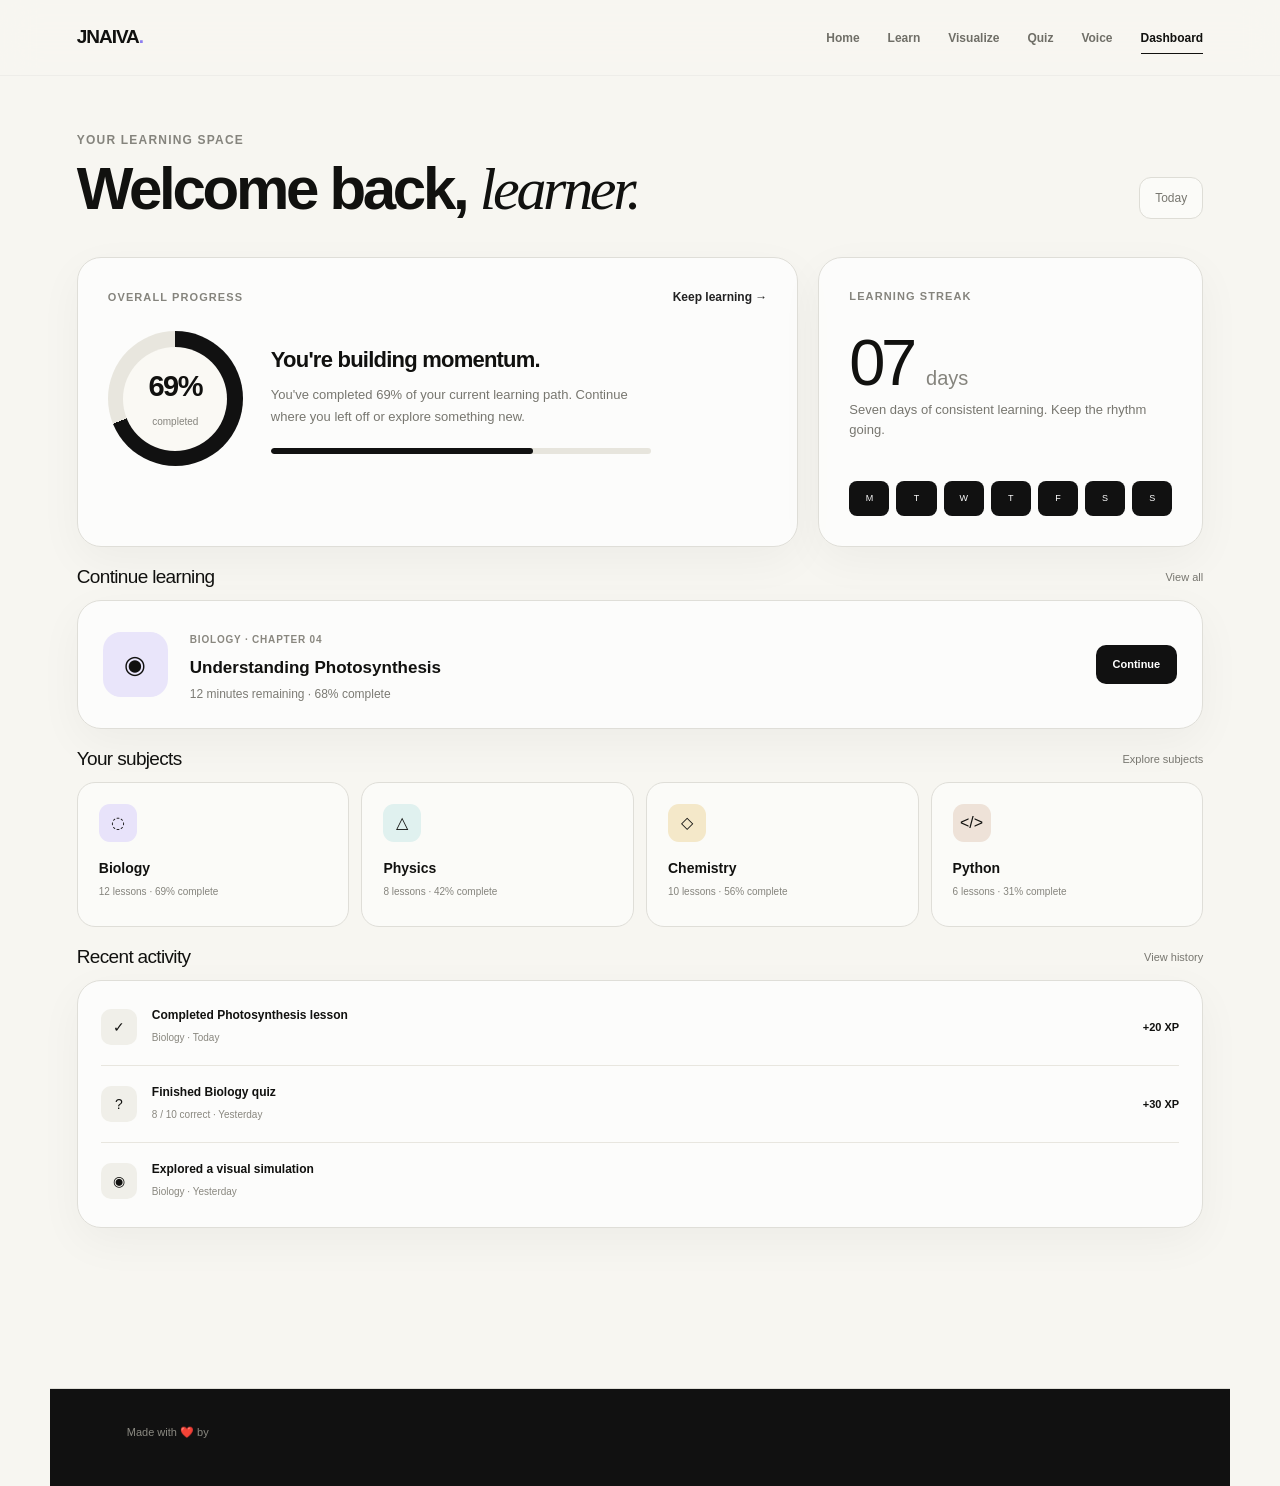
==== frontend/dashboard.html @ d4649691 "Initial project setup" ====
<!DOCTYPE html>
<html lang="en">
<head>
    <meta charset="UTF-8">
    <meta name="viewport" content="width=device-width, initial-scale=1.0">

    <title>Dashboard — JNAIVA</title>

    <link rel="stylesheet" href="style.css">

    <style>
        /* =========================================
           JNAIVA DASHBOARD
        ========================================= */

        .dashboard-page {
            min-height: calc(100vh - 80px);
            padding: 55px 6% 90px;
        }

        .dashboard-container {
            max-width: 1180px;
            margin: auto;
        }

        /* HEADER */

        .dashboard-heading {
            display: flex;
            align-items: flex-end;
            justify-content: space-between;
            gap: 30px;
            margin-bottom: 38px;
        }

        .dashboard-heading small {
            display: block;
            margin-bottom: 10px;
            color: #85847d;
            font-size: 12px;
            font-weight: 800;
            text-transform: uppercase;
            letter-spacing: .1em;
        }

        .dashboard-heading h1 {
            margin: 0;
            font-size: clamp(38px, 5vw, 60px);
            line-height: 1;
            letter-spacing: -.055em;
        }

        .dashboard-heading h1 em {
            font-family: "Playfair Display", serif;
            font-weight: 500;
        }

        .dashboard-date {
            padding: 11px 15px;
            border: 1px solid #deddd6;
            border-radius: 12px;
            background: rgba(255,255,255,.55);
            font-size: 12px;
            color: #77766f;
            white-space: nowrap;
        }

        /* GRID */

        .dashboard-grid {
            display: grid;
            grid-template-columns: 1.5fr .8fr;
            gap: 20px;
        }

        .dashboard-card {
            background: rgba(255,255,255,.7);
            border: 1px solid #dfded8;
            border-radius: 24px;
            box-shadow: 0 14px 45px rgba(0,0,0,.045);
        }

        /* PROGRESS */

        .progress-card {
            padding: 30px;
            min-height: 290px;
        }

        .card-top {
            display: flex;
            justify-content: space-between;
            align-items: center;
            margin-bottom: 25px;
        }

        .card-label {
            font-size: 11px;
            font-weight: 800;
            text-transform: uppercase;
            letter-spacing: .1em;
            color: #85847d;
        }

        .card-link {
            color: #222;
            text-decoration: none;
            font-size: 12px;
            font-weight: 700;
        }

        .learning-progress {
            display: flex;
            align-items: center;
            gap: 28px;
        }

        .progress-circle {
            width: 135px;
            height: 135px;
            flex-shrink: 0;
            border-radius: 50%;
            background:
                conic-gradient(
                    #111 0deg 248deg,
                    #e8e6de 248deg 360deg
                );
            display: grid;
            place-items: center;
            position: relative;
        }

        .progress-circle::before {
            content: "";
            position: absolute;
            width: 104px;
            height: 104px;
            border-radius: 50%;
            background: #faf9f4;
        }

        .progress-value {
            position: relative;
            z-index: 1;
            text-align: center;
        }

        .progress-value strong {
            display: block;
            font-size: 29px;
            letter-spacing: -.05em;
        }

        .progress-value span {
            font-size: 10px;
            color: #85847d;
        }

        .progress-copy h2 {
            margin: 0 0 8px;
            font-size: 22px;
            letter-spacing: -.035em;
        }

        .progress-copy p {
            margin: 0;
            max-width: 380px;
            color: #77766f;
            font-size: 13px;
            line-height: 1.7;
        }

        .progress-line {
            height: 6px;
            margin-top: 20px;
            background: #e7e5dd;
            border-radius: 20px;
            overflow: hidden;
        }

        .progress-line span {
            display: block;
            width: 69%;
            height: 100%;
            background: #111;
            border-radius: inherit;
        }

        /* STREAK */

        .streak-card {
            padding: 30px;
            min-height: 290px;
            display: flex;
            flex-direction: column;
        }

        .streak-number {
            font-size: 65px;
            line-height: 1;
            letter-spacing: -.07em;
            margin: 25px 0 5px;
        }

        .streak-number span {
            font-size: 20px;
            letter-spacing: 0;
            color: #85847d;
        }

        .streak-text {
            color: #77766f;
            font-size: 13px;
            line-height: 1.6;
        }

        .streak-days {
            display: flex;
            gap: 7px;
            margin-top: auto;
        }

        .day {
            flex: 1;
            height: 35px;
            border-radius: 8px;
            background: #e8e6de;
            display: grid;
            place-items: center;
            font-size: 9px;
            color: #88877f;
        }

        .day.done {
            background: #111;
            color: white;
        }

        /* SECTION */

        .dashboard-section {
            margin-top: 20px;
        }

        .section-heading {
            display: flex;
            align-items: center;
            justify-content: space-between;
            margin-bottom: 13px;
        }

        .section-heading h2 {
            margin: 0;
            font-size: 19px;
            letter-spacing: -.035em;
        }

        .section-heading a {
            color: #77766f;
            font-size: 11px;
            text-decoration: none;
        }

        /* CONTINUE */

        .continue-card {
            padding: 25px;
            display: flex;
            align-items: center;
            gap: 22px;
        }

        .continue-icon {
            width: 65px;
            height: 65px;
            flex-shrink: 0;
            border-radius: 18px;
            display: grid;
            place-items: center;
            background: #e9e5fa;
            font-size: 25px;
        }

        .continue-content {
            flex: 1;
        }

        .continue-content small {
            color: #89877f;
            font-size: 10px;
            text-transform: uppercase;
            letter-spacing: .08em;
            font-weight: 800;
        }

        .continue-content h3 {
            margin: 5px 0;
            font-size: 17px;
        }

        .continue-content p {
            margin: 0;
            color: #7c7b74;
            font-size: 12px;
        }

        .continue-button {
            padding: 11px 17px;
            border-radius: 10px;
            background: #111;
            color: white;
            text-decoration: none;
            font-size: 11px;
            font-weight: 700;
            white-space: nowrap;
        }

        /* SUBJECTS */

        .subjects-grid {
            display: grid;
            grid-template-columns: repeat(4, 1fr);
            gap: 12px;
        }

        .subject-card {
            padding: 21px;
            min-height: 145px;
            border: 1px solid #dfded8;
            border-radius: 18px;
            background: rgba(255,255,255,.55);
            transition: .25s ease;
            cursor: pointer;
        }

        .subject-card:hover {
            transform: translateY(-3px);
            border-color: #aaa89f;
            box-shadow: 0 12px 30px rgba(0,0,0,.06);
        }

        .subject-icon {
            width: 38px;
            height: 38px;
            display: grid;
            place-items: center;
            border-radius: 11px;
            margin-bottom: 16px;
            font-size: 16px;
        }

        .subject-card:nth-child(1) .subject-icon {
            background: #e8e3fa;
        }

        .subject-card:nth-child(2) .subject-icon {
            background: #e0f1ef;
        }

        .subject-card:nth-child(3) .subject-icon {
            background: #f4e8c9;
        }

        .subject-card:nth-child(4) .subject-icon {
            background: #eee2d8;
        }

        .subject-card h3 {
            margin: 0 0 5px;
            font-size: 14px;
        }

        .subject-card p {
            margin: 0;
            color: #85847d;
            font-size: 10px;
        }

        /* ACTIVITY */

        .activity-card {
            padding: 8px 23px;
        }

        .activity-row {
            display: flex;
            align-items: center;
            gap: 15px;
            padding: 17px 0;
            border-bottom: 1px solid #e8e6df;
        }

        .activity-row:last-child {
            border-bottom: none;
        }

        .activity-icon {
            width: 36px;
            height: 36px;
            border-radius: 10px;
            background: #f0efe9;
            display: grid;
            place-items: center;
            font-size: 14px;
        }

        .activity-info {
            flex: 1;
        }

        .activity-info strong {
            display: block;
            font-size: 12px;
        }

        .activity-info span {
            color: #89877f;
            font-size: 10px;
        }

        .activity-score {
            font-size: 11px;
            font-weight: 800;
        }

        /* RECOMMENDATIONS */

        .recommendations {
            display: grid;
            grid-template-columns: repeat(3, 1fr);
            gap: 12px;
        }

        .recommend-card {
            padding: 22px;
            min-height: 160px;
            border: 1px solid #dfded8;
            border-radius: 18px;
            background: #fffef9;
        }

        .recommend-tag {
            display: inline-block;
            padding: 5px 8px;
            border-radius: 999px;
            background: #f0efe9;
            color: #77766f;
            font-size: 9px;
            font-weight: 800;
            text-transform: uppercase;
            letter-spacing: .05em;
        }

        .recommend-card h3 {
            margin: 17px 0 7px;
            font-size: 15px;
            letter-spacing: -.02em;
        }

        .recommend-card p {
            margin: 0;
            color: #818078;
            font-size: 11px;
            line-height: 1.6;
        }

        .recommend-link {
            display: inline-block;
            margin-top: 15px;
            color: #111;
            font-size: 10px;
            font-weight: 800;
            text-decoration: none;
        }

        /* RESPONSIVE */

        @media (max-width: 900px) {
            .dashboard-grid {
                grid-template-columns: 1fr;
            }

            .subjects-grid {
                grid-template-columns: repeat(2, 1fr);
            }

            .recommendations {
                grid-template-columns: 1fr;
            }
        }

        @media (max-width: 600px) {
            .dashboard-page {
                padding: 40px 5% 70px;
            }

            .dashboard-heading {
                display: block;
            }

            .dashboard-date {
                display: inline-block;
                margin-top: 18px;
            }

            .learning-progress {
                align-items: flex-start;
                flex-direction: column;
            }

            .continue-card {
                align-items: flex-start;
                flex-wrap: wrap;
            }

            .continue-button {
                margin-left: 87px;
            }

            .subjects-grid {
                grid-template-columns: 1fr 1fr;
            }
        }
    </style>
</head>

<body>

<!-- HEADER -->
<header class="site-header">

    <a href="index.html" class="logo">
        JNAIVA<span>.</span>
    </a>

    <nav class="main-nav">
        <a href="index.html">Home</a>
        <a href="learn.html">Learn</a>
        <a href="visualize.html">Visualize</a>
        <a href="quiz.html">Quiz</a>
        <a href="voice.html">Voice</a>
        <a href="dashboard.html" class="active">Dashboard</a>
    </nav>

    <button class="menu-toggle" aria-label="Open menu">
        ☰
    </button>

</header>


<main class="dashboard-page">

    <div class="dashboard-container">

        <!-- DASHBOARD HEADING -->

        <section class="dashboard-heading">

            <div>

                <small>Your learning space</small>

                <h1>
                    Welcome back,
                    <em>learner.</em>
                </h1>

            </div>

            <div class="dashboard-date" id="dashboardDate">
                Today
            </div>

        </section>


        <!-- TOP CARDS -->

        <section class="dashboard-grid">

            <!-- OVERALL PROGRESS -->

            <div class="dashboard-card progress-card">

                <div class="card-top">

                    <span class="card-label">
                        Overall progress
                    </span>

                    <a href="learn.html" class="card-link">
                        Keep learning →
                    </a>

                </div>


                <div class="learning-progress">

                    <div class="progress-circle">

                        <div class="progress-value">

                            <strong>69%</strong>

                            <span>completed</span>

                        </div>

                    </div>


                    <div class="progress-copy">

                        <h2>
                            You're building momentum.
                        </h2>

                        <p>
                            You've completed 69% of your current
                            learning path. Continue where you left
                            off or explore something new.
                        </p>

                        <div class="progress-line">
                            <span></span>
                        </div>

                    </div>

                </div>

            </div>


            <!-- STREAK -->

            <div class="dashboard-card streak-card">

                <div class="card-label">
                    Learning streak
                </div>

                <div class="streak-number">
                    07 <span>days</span>
                </div>

                <div class="streak-text">
                    Seven days of consistent learning.
                    Keep the rhythm going.
                </div>


                <div class="streak-days">

                    <div class="day done">M</div>
                    <div class="day done">T</div>
                    <div class="day done">W</div>
                    <div class="day done">T</div>
                    <div class="day done">F</div>
                    <div class="day done">S</div>
                    <div class="day done">S</div>

                </div>

            </div>

        </section>


        <!-- CONTINUE LEARNING -->

        <section class="dashboard-section">

            <div class="section-heading">

                <h2>
                    Continue learning
                </h2>

                <a href="learn.html">
                    View all
                </a>

            </div>


            <div class="dashboard-card continue-card">

                <div class="continue-icon">
                    ◉
                </div>

                <div class="continue-content">

                    <small>
                        Biology · Chapter 04
                    </small>

                    <h3>
                        Understanding Photosynthesis
                    </h3>

                    <p>
                        12 minutes remaining · 68% complete
                    </p>

                </div>

                <a
                    href="learn.html"
                    class="continue-button"
                >
                    Continue
                </a>

            </div>

        </section>


        <!-- SUBJECTS -->

        <section class="dashboard-section">

            <div class="section-heading">

                <h2>
                    Your subjects
                </h2>

                <a href="learn.html">
                    Explore subjects
                </a>

            </div>


            <div class="subjects-grid">

                <div class="subject-card">

                    <div class="subject-icon">
                        ◌
                    </div>

                    <h3>
                        Biology
                    </h3>

                    <p>
                        12 lessons · 69% complete
                    </p>

                </div>


                <div class="subject-card">

                    <div class="subject-icon">
                        △
                    </div>

                    <h3>
                        Physics
                    </h3>

                    <p>
                        8 lessons · 42% complete
                    </p>

                </div>


                <div class="subject-card">

                    <div class="subject-icon">
                        ◇
                    </div>

                    <h3>
                        Chemistry
                    </h3>

                    <p>
                        10 lessons · 56% complete
                    </p>

                </div>


                <div class="subject-card">

                    <div class="subject-icon">
                        &lt;/&gt;
                    </div>

                    <h3>
                        Python
                    </h3>

                    <p>
                        6 lessons · 31% complete
                    </p>

                </div>

            </div>

        </section>


        <!-- RECENT ACTIVITY -->

        <section class="dashboard-section">

            <div class="section-heading">

                <h2>
                    Recent activity
                </h2>

                <a href="#">
                    View history
                </a>

            </div>


            <div class="dashboard-card activity-card">

                <div class="activity-row">

                    <div class="activity-icon">
                        ✓
                    </div>

                    <div class="activity-info">

                        <strong>
                            Completed Photosynthesis lesson
                        </strong>

                        <span>
                            Biology · Today
                        </span>

                    </div>

                    <div class="activity-score">
                        +20 XP
                    </div>

                </div>


                <div class="activity-row">

                    <div class="activity-icon">
                        ?
                    </div>

                    <div class="activity-info">

                        <strong>
                            Finished Biology quiz
                        </strong>

                        <span>
                            8 / 10 correct · Yesterday
                        </span>

                    </div>

                    <div class="activity-score">
                        +30 XP
                    </div>

                </div>


                <div class="activity-row">

                    <div class="activity-icon">
                        ◉
                    </div>

                    <div class="activity-info">

                        <strong>
                            Explored a visual simulation
                        </strong>

                        <span>
                            Biology · Yesterday
                        </span>    

                    </div>                    

                </div>

            </div>

        </section>        


    </main>                                                    


    <footer class="site-footer">

        <p>
            Made with ❤️ by
            <a href="
---- frontend/style.css ----
```css
/* =========================================================
   JNAIVA — OFFICIAL FRONTEND STYLE
   Clean / Editorial / Premium / Educational
   Complete Responsive Version
========================================================= */

@import url('https://fonts.googleapis.com/css2?family=DM+Sans:wght@400;500;600;700&family=Playfair+Display:ital,wght@0,500;0,600;1,500;1,600&display=swap');


/* =========================================================
   RESET
========================================================= */

* {
    margin: 0;
    padding: 0;
    box-sizing: border-box;
}

html {
    scroll-behavior: smooth;
}

body {
    background: #f7f6f0;
    color: #171717;
    font-family: "DM Sans", Arial, sans-serif;
    line-height: 1.5;
    overflow-x: hidden;
}

a {
    color: inherit;
    text-decoration: none;
}

button,
input,
textarea,
select {
    font-family: inherit;
}

button {
    cursor: pointer;
}

img {
    max-width: 100%;
    display: block;
}


/* =========================================================
   VARIABLES
========================================================= */

:root {
    --background: #f7f6f0;
    --white: #ffffff;
    --black: #171717;
    --dark: #111111;
    --gray: #66645f;
    --light-gray: #deddd6;
    --border: #d9d8d1;

    --blue: #b9e9ec;
    --blue-dark: #79d9df;

    --lavender: #d8c1df;
    --yellow: #eee2a8;

    --radius: 24px;
    --radius-small: 14px;

    --container: 1240px;

    --transition: all .25s ease;
}


/* =========================================================
   SELECTION
========================================================= */

::selection {
    background: #171717;
    color: #ffffff;
}


/* =========================================================
   SCROLLBAR
========================================================= */

::-webkit-scrollbar {
    width: 9px;
}

::-webkit-scrollbar-track {
    background: #f7f6f0;
}

::-webkit-scrollbar-thumb {
    background: #c9c8c1;
    border-radius: 20px;
}

::-webkit-scrollbar-thumb:hover {
    background: #999790;
}


/* =========================================================
   HEADER
========================================================= */

.site-header {
    width: 100%;
    height: 82px;

    display: flex;
    align-items: center;
    justify-content: space-between;

    padding: 0 42px;

    border-bottom: 1px solid #e3e2dc;

    background: rgba(247, 246, 240, 0.96);

    position: sticky;
    top: 0;
    z-index: 100;

    backdrop-filter: blur(10px);
    -webkit-backdrop-filter: blur(10px);
}


/* BRAND */

.brand {
    font-size: 27px;
    font-weight: 700;
    letter-spacing: -1.5px;
    color: #111;

    transition: opacity 0.2s ease;
}

.brand:hover {
    opacity: 0.65;
}


/* NAVIGATION */

.main-nav {
    display: flex;
    align-items: center;
    gap: 31px;
    margin-left: 80px;
}

.nav-link {
    font-size: 14px;
    color: #66645f;
    position: relative;

    transition: color 0.2s ease;
}

.nav-link:hover {
    color: #111;
}

.nav-link.active {
    color: #111;
}

.nav-link.active::after {
    content: "";

    position: absolute;
    left: 0;
    right: 0;
    bottom: -8px;

    height: 1px;

    background: #111;
}


/* HEADER ACTIONS */

.header-actions {
    display: flex;
    align-items: center;
    gap: 13px;
}

.search-button {
    width: 40px;
    height: 40px;

    border: none;
    background: transparent;

    font-size: 26px;
    color: #222;

    cursor: pointer;
}

.search-button:hover {
    opacity: .6;
}


/* HEADER CTA */

.header-button {
    display: flex;
    align-items: center;
    gap: 12px;

    background: #181818;
    color: white;

    padding: 12px 20px;

    border-radius: 30px;

    font-size: 14px;

    transition: var(--transition);
}

.header-button:hover {
    background: #000;
    transform: translateY(-2px);
}

.header-button span {
    font-size: 18px;
}


/* MOBILE BUTTON */

.menu-button {
    display: none;

    border: none;
    background: transparent;

    color: #111;

    font-size: 25px;

    cursor: pointer;
}


/* =========================================================
   MOBILE MENU
========================================================= */

.mobile-menu {
    display: none;

    position: fixed;

    top: 82px;
    left: 0;
    right: 0;

    z-index: 90;

    background: #f7f6f0;

    border-bottom: 1px solid var(--border);

    padding: 20px;
}

.mobile-menu.open {
    display: block;
}

.mobile-menu a {
    display: block;

    padding: 14px 5px;

    border-bottom: 1px solid #deddd7;

    font-size: 16px;
}

.mobile-menu a:last-child {
    border-bottom: none;
}


/* =========================================================
   COMMON CONTAINER
========================================================= */

.hero-section,
.features-section,
.visual-learning-section,
.models-section,
.steps-section,
.quote-section,
.cta-section {
    max-width: var(--container);

    margin-left: auto;
    margin-right: auto;
}


/* =========================================================
   HERO
========================================================= */

.hero-section {
    min-height: 730px;

    display: grid;

    grid-template-columns: 1fr 1fr;

    gap: 60px;

    align-items: center;

    padding: 90px 40px 100px;
}


/* HERO TEXT */

.hero-content {
    max-width: 590px;
}

.eyebrow {
    font-size: 11px;

    font-weight: 700;

    letter-spacing: 1.7px;

    text-transform: uppercase;

    color: #77746d;

    margin-bottom: 23px;
}

.hero-content h1 {
    font-size: clamp(55px, 6vw, 88px);

    line-height: .97;

    letter-spacing: -5px;

    font-weight: 500;

    color: #151515;

    margin-bottom: 31px;
}

.hero-content h1 em {
    font-family: "Playfair Display", Georgia, serif;

    font-weight: 500;

    letter-spacing: -4px;
}

.hero-description {
    max-width: 520px;

    font-size: 18px;

    line-height: 1.65;

    color: #696761;

    margin-bottom: 34px;
}


/* HERO BUTTONS */

.hero-buttons {
    display: flex;

    align-items: center;

    gap: 12px;

    flex-wrap: wrap;

    margin-bottom: 32px;
}


/* PRIMARY */

.primary-button {
    display: inline-flex;

    align-items: center;
    justify-content: center;

    gap: 17px;

    background: #181818;
    color: white;

    padding: 15px 23px;

    border-radius: 30px;

    font-size: 14px;

    border: none;

    cursor: pointer;

    transition:
        transform .25s ease,
        background .25s ease;
}

.primary-button:hover {
    background: #000;

    transform: translateY(-2px);
}

.primary-button span {
    font-size: 18px;
}


/* SECONDARY */

.secondary-button {
    display: inline-flex;

    align-items: center;

    gap: 10px;

    padding: 14px 20px;

    border-radius: 30px;

    border: 1px solid #cccac2;

    background: transparent;

    color: #222;

    cursor: pointer;

    font-size: 14px;

    transition: .25s ease;
}

.secondary-button:hover {
    background: white;

    border-color: #aaa;
}

.play-icon {
    font-size: 10px;
}


/* HERO POINTS */

.hero-points {
    display: flex;

    flex-wrap: wrap;

    gap: 18px;

    color: #77736c;

    font-size: 12px;
}


/* =========================================================
   HERO VISUAL
========================================================= */

.hero-visual {
    min-height: 570px;

    position: relative;

    background: #d9c7df;

    border-radius: 34px;

    overflow: hidden;
}


/* VISUAL CARDS */

.visual-card {
    position: absolute;

    background: rgba(247, 246, 240, .9);

    border: 1px solid rgba(0,0,0,.12);

    border-radius: 18px;

    z-index: 3;
}

.card-one {
    width: 180px;
    height: 180px;

    top: 52px;
    left: 43px;

    display: flex;

    align-items: center;
    justify-content: center;

    transform: rotate(-6deg);
}

.card-two {
    width: 130px;

    right: 35px;
    top: 95px;

    padding: 15px;

    display: flex;

    flex-direction: column;

    gap: 10px;

    transform: rotate(5deg);

    font-size: 11px;
}

.card-three {
    bottom: 50px;

    left: 34px;

    padding: 14px 20px;

    font-family: "Playfair Display", serif;

    font-style: italic;

    font-size: 17px;

    transform: rotate(-4deg);
}


/* =========================================================
   MINI DIAGRAM
========================================================= */

.mini-diagram {
    width: 110px;
    height: 110px;

    position: relative;
}

.mini-sphere {
    width: 30px;
    height: 30px;

    border-radius: 50%;

    background: #111;

    position: absolute;

    left: 40px;
    top: 40px;
}

.orbit {
    position: absolute;

    width: 100px;
    height: 45px;

    border: 1px solid #222;

    border-radius: 50%;

    left: 5px;
    top: 33px;
}

.orbit-one {
    transform: rotate(45deg);
}

.orbit-two {
    transform: rotate(-45deg);
}


/* =========================================================
   SIMPLE PERSON ILLUSTRATION
========================================================= */

.student-illustration {
    position: absolute;

    left: 50%;
    bottom: 40px;

    width: 330px;
    height: 360px;

    transform: translateX(-50%);
}


/* HEAD */

.person-head {
    width: 92px;
    height: 105px;

    border: 3px solid #151515;

    background: #f4d7c1;

    border-radius: 48% 48% 45% 45%;

    position: absolute;

    top: 32px;
    left: 112px;

    z-index: 3;
}


/* HAIR */

.person-hair {
    width: 105px;
    height: 63px;

    background: #111;

    border-radius: 60% 50% 30% 30%;

    position: absolute;

    top: 18px;
    left: 106px;

    z-index: 4;

    transform: rotate(-5deg);
}


/* BODY */

.person-body {
    position: absolute;

    left: 83px;
    top: 125px;

    width: 150px;
    height: 205px;

    border: 3px solid #151515;

    border-radius: 75px 75px 25px 25px;

    background: #f7f6f0;

    transform: rotate(-5deg);
}


/* LAPTOP */

.laptop {
    position: absolute;

    left: 25px;
    bottom: 20px;

    width: 285px;
    height: 130px;

    background: #171717;

    border-radius: 12px 12px 4px 4px;

    transform: perspective(400px) rotateX(-4deg);

    z-index: 5;
}

.laptop-screen {
    position: absolute;

    inset: 10px;

    background: #f7f6f0;

    border-radius: 5px;
}

.laptop::after {
    content: "";

    position: absolute;

    width: 330px;
    height: 13px;

    left: -23px;
    bottom: -10px;

    background: #111;

    border-radius: 50%;
}


/* =========================================================
   PLANT
========================================================= */

.plant {
    position: absolute;

    right: 45px;
    bottom: 30px;

    width: 100px;
    height: 190px;
}

.plant-stem {
    position: absolute;

    width: 4px;
    height: 150px;

    background: #111;

    bottom: 0;
    left: 48px;

    transform: rotate(3deg);
}

.leaf {
    position: absolute;

    width: 45px;
    height: 22px;

    border: 2px solid #111;

    border-radius: 100% 0 100% 0;
}

.leaf-one {
    top: 35px;
    left: 18px;

    transform: rotate(-30deg);
}

.leaf-two {
    top: 70px;
    left: 47px;

    transform: rotate(25deg);
}

.leaf-three {
    top: 105px;
    left: 10px;

    transform: rotate(-20deg);
}


/* =========================================================
   SECTION HEADING
========================================================= */

.section-heading {
    display: flex;

    align-items: flex-end;

    justify-content: space-between;

    gap: 30px;

    margin-bottom: 45px;
}

.section-heading h2 {
    font-size: clamp(38px, 4vw, 57px);

    line-height: 1.05;

    letter-spacing: -2.8px;

    font-weight: 500;
}

.section-heading h2 em {
    font-family: "Playfair Display", Georgia, serif;

    font-weight: 500;
}


/* TEXT LINK */

.text-link {
    font-size: 13px;

    border-bottom: 1px solid #222;

    padding-bottom: 4px;

    white-space: nowrap;
}

.text-link:hover {
    opacity: .55;
}


/* =========================================================
   FEATURES
========================================================= */

.features-section {
    padding: 110px 40px;
}

.feature-grid {
    display: grid;

    grid-template-columns:
        repeat(4, 1fr);

    gap: 14px;
}

.feature-card {
    min-height: 310px;

    background: #fff;

    border: 1px solid #deddd7;

    border-radius: var(--radius);

    padding: 28px;

    position: relative;

    display: flex;

    flex-direction: column;

    transition:
        transform .3s ease,
        box-shadow .3s ease;
}

.feature-card:hover {
    transform: translateY(-6px);

    box-shadow:
        0 20px 50px rgba(0,0,0,.06);
}


/* FEATURE COLORS */

.feature-card:nth-child(1) {
    background: #f0e4f1;
}

.feature-card:nth-child(2) {
    background: #c3ecee;
}

.feature-card:nth-child(3) {
    background: #eee2ad;
}

.feature-card:nth-child(4) {
    background: #e5dfd1;
}

.feature-icon {
    width: 52px;
    height: 52px;

    display: grid;
    place-items: center;

    border-radius: 15px;

    background: #f0efe9;
}

.feature-icon img {
    width: 27px;
    height: 27px;
}


.feature-card h3 {
    font-size: 20px;

    font-weight: 600;

    letter-spacing: -.5px;

    margin-bottom: 10px;
}

.feature-card p {
    font-size: 14px;

    color: #5e5b55;

    line-height: 1.6;

    max-width: 220px;
}

.card-arrow {
    position: absolute;

    right: 24px;
    bottom: 25px;

    width: 35px;
    height: 35px;

    border: 1px solid #222;

    border-radius: 50%;

    display: grid;
    place-items: center;

    transition: .2s;
}

.feature-card:hover .card-arrow {
    transform: translateX(4px);
}


/* =========================================================
   STATS
========================================================= */

.stats-section {
    max-width: var(--container);

    margin: 0 auto;

    display: grid;

    grid-template-columns:
        repeat(4, 1fr);

    border-top: 1px solid #d8d7d1;

    border-bottom: 1px solid #d8d7d1;
}

.stat {
    padding: 55px 35px;

    border-right: 1px solid #d8d7d1;
}

.stat:last-child {
    border-right: none;
}

.stat strong {
    display: block;

    font-family: "Playfair Display", Georgia, serif;

    font-size: 48px;

    font-weight: 500;

    letter-spacing: -2px;

    margin-bottom: 8px;
}

.stat span {
    color: #77736c;

    font-size: 13px;
}


/* =========================================================
   VISUAL LEARNING
========================================================= */

.visual-learning-section {
    display: grid;

    grid-template-columns: .9fr 1.1fr;

    gap: 90px;

    align-items: center;

    padding: 150px 40px;
}

.visual-learning-text {
    max-width: 490px;
}

.visual-learning-text h2 {
    font-size: clamp(42px, 4.5vw, 64px);

    line-height: 1;

    letter-spacing: -3px;

    font-weight: 500;

    margin-bottom: 25px;
}

.visual-learning-text h2 em {
    font-family: "Playfair Display", Georgia, serif;

    font-weight: 500;
}

.visual-learning-text > p:not(.eyebrow) {
    color: #696761;

    font-size: 16px;

    line-height: 1.7;

    margin-bottom: 30px;
}


/* SOLAR CARD */

.solar-card {
    min-height: 490px;

    border-radius: 30px;

    background: #101010;

    color: white;

    overflow: hidden;

    position: relative;

    padding: 23px;
}

.solar-header {
    display: flex;

    justify-content: space-between;

    color: #aaa;

    font-size: 12px;
}

.solar-header span:last-child {
    border: 1px solid #444;

    border-radius: 20px;

    padding: 4px 9px;
}


/* SOLAR SYSTEM */

.solar-system {
    width: 370px;
    height: 370px;

    position: absolute;

    left: 50%;
    top: 52%;

    transform: translate(-50%, -50%);
}

.sun {
    width: 75px;
    height: 75px;

    border-radius: 50%;

    background: #eee2a8;

    position: absolute;

    left: 147px;
    top: 147px;

    box-shadow:
        0 0 60px rgba(238,226,168,.35);
}

.planet-orbit {
    position: absolute;

    border: 1px solid #444;

    border-radius: 50%;

    left: 50%;
    top: 50%;

    transform: translate(-50%, -50%);
}

.orbit-a {
    width: 120px;
    height: 120px;
}

.orbit-b {
    width: 185px;
    height: 185px;
}

.orbit-c {
    width: 260px;
    height: 260px;
}

.orbit-d {
    width: 345px;
    height: 345px;
}

.planet {
    position: absolute;

    border-radius: 50%;

    top: -5px;
    left: 50%;

    transform: translateX(-50%);
}

.planet-a {
    width: 10px;
    height: 10px;

    background: #c3ecee;
}

.planet-b {
    width: 15px;
    height: 15px;

    background: #d8c1df;
}

.planet-c {
    width: 18px;
    height: 18px;

    background: #eee2a8;
}

.planet-d {
    width: 13px;
    height: 13px;

    background: #fff;
}


/* SOLAR FOOTER */

.solar-footer {
    position: absolute;

    bottom: 20px;

    left: 23px;
    right: 23px;

    display: flex;

    justify-content: space-between;

    align-items: center;

    color: #999;

    font-size: 12px;
}

.solar-footer button {
    background: white;

    color: black;

    border: none;

    border-radius: 20px;

    padding: 8px 15px;

    cursor: pointer;

    transition: .2s;
}

.solar-footer button:hover {
    transform: translateY(-2px);
}


/* =========================================================
   MODELS
========================================================= */

.models-section {
    padding: 110px 40px;

    background: #e8e5dc;

    max-width: none;

    padding-left: max(40px, calc((100vw - 1160px) / 2));

    padding-right: max(40px, calc((100vw - 1160px) / 2));
}

.section-description {
    max-width: 540px;

    color: #68655e;

    margin-top: -25px;

    margin-bottom: 40px;

    font-size: 16px;
}

.ai-model-grid {
    display: grid;

    grid-template-columns:
        repeat(4, 1fr);

    gap: 12px;
}

.ai-model-card {
    background: #f7f6f0;

    border: 1px solid #d3d1c8;

    border-radius: 20px;

    padding: 24px;

    display: flex;

    gap: 17px;

    align-items: flex-start;

    transition: .25s;
}

.ai-model-card:hover {
    background: white;

    transform: translateY(-4px);
}

.ai-model-symbol {
    min-width: 43px;

    height: 43px;

    border-radius: 50%;

    background: #171717;

    color: white;

    display: grid;

    place-items: center;

    font-size: 14px;

    font-weight: 600;
}

.ai-model-card h3 {
    font-size: 17px;

    margin-bottom: 6px;
}

.ai-model-card p {
    color: #77736d;

    font-size: 12px;

    line-height: 1.5;
}


/* =========================================================
   STEPS
========================================================= */

.steps-section {
    padding: 130px 40px;
}

.steps-grid {
    display: grid;

    grid-template-columns:
        repeat(4, 1fr);

    gap: 0;

    border-top: 1px solid #d8d7d0;

    border-bottom: 1px solid #d8d7d0;
}

.step {
    min-height: 260px;

    padding: 32px;

    border-right: 1px solid #d8d7d0;
}

.step:last-child {
    border-right: none;
}

.step-number {
    display: block;

    font-size: 11px;

    color: #8a867e;

    margin-bottom: 60px;
}

.step h3 {
    font-size: 24px;

    font-weight: 500;

    margin-bottom: 10px;
}

.step p {
    color: #77736d;

    font-size: 14px;

    max-width: 200px;
}


/* =========================================================
   QUOTE
========================================================= */

.quote-section {
    padding: 130px 40px;

    text-align: center;

    border-top: 1px solid #dddcd5;

    border-bottom: 1px solid #dddcd5;
}

.quote-mark {
    font-family: "Playfair Display", serif;

    font-size: 75px;

    line-height: .5;

    margin-bottom: 30px;
}

.quote-section blockquote {
    max-width: 850px;

    margin: auto;

    font-family: "Playfair Display", Georgia, serif;

    font-size: clamp(34px, 4vw, 58px);

    line-height: 1.15;

    letter-spacing: -2px;
}

.quote-section > span {
    display: block;

    margin-top: 25px;

    color: #77736d;

    font-size: 13px;
}


/* =========================================================
   FINAL CTA
========================================================= */

.cta-section {
    margin-top: 100px;

    margin-bottom: 100px;

    padding: 70px;

    background: #c3ecee;

    border-radius: 30px;

    display: flex;

    justify-content: space-between;

    align-items: center;

    gap: 40px;
}

.cta-section h2 {
    font-size: clamp(40px, 5vw, 65px);

    letter-spacing: -3px;

    font-weight: 500;

    line-height: 1;
}

.cta-section > div > p:last-child {
    color: #5f6664;

    margin-top: 15px;
}


/* =========================================================
   FOOTER
========================================================= */

.site-footer {
    border-top: 1px solid #d8d7d0;

    background: #111111;

    color: #ffffff;

    padding: 80px 40px 30px;
}

.footer-inner {
    max-width: var(--container);

    margin: 0 auto;
}

.footer-top {
    display: grid;

    grid-template-columns: 1.5fr repeat(3, 1fr);

    gap: 60px;

    padding-bottom: 70px;
}

.footer-brand {
    max-width: 300px;
}

.footer-brand .brand {
    color: #ffffff;

    display: inline-block;

    margin-bottom: 18px;
}

.footer-brand p {
    color: #aaa8a2;

    font-size: 14px;

    line-height: 1.7;

    max-width: 270px;
}

.footer-column h4 {
    font-size: 13px;

    font-weight: 600;

    margin-bottom: 20px;

    color: #ffffff;
}

.footer-column a {
    display: block;

    color: #aaa8a2;

    font-size: 13px;

    margin-bottom: 12px;

    transition: color .2s ease;
}

.footer-column a:hover {
    color: #ffffff;
}

.footer-bottom {
    border-top: 1px solid #333333;

    padding-top: 25px;

    display: flex;

    align-items: center;

    justify-content: space-between;

    gap: 20px;
}

.footer-bottom p {
    color: #777777;

    font-size: 12px;
}

.footer-socials {
    display: flex;

    align-items: center;

    gap: 18px;
}

.footer-socials a {
    color: #aaa8a2;

    font-size: 12px;

    transition: color .2s ease;
}

.footer-socials a:hover {
    color: #ffffff;
}


/* =========================================================
   SEARCH OVERLAY
========================================================= */

.search-overlay {
    position: fixed;

    inset: 0;

    background: rgba(17, 17, 17, .96);

    z-index: 500;

    display: none;

    align-items: center;

    justify-content: center;

    padding: 30px;
}

.search-overlay.open {
    display: flex;
}

.search-box {
    width: min(700px, 100%);
}

.search-box input {
    width: 100%;

    border: none;

    border-bottom: 2px solid #ffffff;

    background: transparent;

    color: #ffffff;

    font-size: clamp(35px, 6vw, 70px);

    outline: none;

    padding: 15px 0;
}

.search-box input::placeholder {
    color: #777777;
}

.search-close {
    position: absolute;

    top: 30px;
    right: 35px;

    border: none;

    background: transparent;

    color: #ffffff;

    font-size: 30px;

    cursor: pointer;
}


/* =========================================================
   GENERAL UTILITY CLASSES
========================================================= */

.hidden {
    display: none !important;
}

.text-center {
    text-align: center;
}

.no-scroll {
    overflow: hidden;
}


/* =========================================================
   TABLET
========================================================= */

@media (max-width: 1100px) {

    .site-header {
        padding: 0 25px;
    }

    .main-nav {
        gap: 20px;
        margin-left: 30px;
    }

    .hero-section {
        gap: 35px;
    }

    .hero-content h1 {
        letter-spacing: -4px;
    }

    .feature-grid {
        grid-template-columns: repeat(2, 1fr);
    }

    .ai-model-grid {
        grid-template-columns: repeat(2, 1fr);
    }

    .visual-learning-section {
        gap: 50px;
    }

    .footer-top {
        grid-template-columns: 1.5fr repeat(2, 1fr);
    }
}


/* =========================================================
   TABLET / MOBILE
========================================================= */

@media (max-width: 850px) {

    .site-header {
        height: 72px;
    }

    .main-nav {
        display: none;
    }

    .header-actions .search-button {
        display: none;
    }

    .header-button {
        padding: 10px 16px;
        font-size: 13px;
    }

    .menu-button {
        display: block;
    }

    .mobile-menu {
        top: 72px;
    }

    .hero-section {
        grid-template-columns: 1fr;

        padding: 70px 25px 70px;

        min-height: auto;
    }

    .hero-content {
        max-width: 700px;
    }

    .hero-content h1 {
        font-size: clamp(50px, 10vw, 76px);
    }

    .hero-visual {
        min-height: 520px;
    }

    .stats-section {
        margin: 0 25px;

        grid-template-columns: repeat(2, 1fr);
    }

    .stat:nth-child(2) {
        border-right: none;
    }

    .stat:nth-child(-n+2) {
        border-bottom: 1px solid #d8d7d1;
    }

    .visual-learning-section {
        grid-template-columns: 1fr;

        padding: 100px 25px;

        gap: 50px;
    }

    .models-section {
        padding-left: 25px;
        padding-right: 25px;
    }

    .steps-section {
        padding: 100px 25px;
    }

    .steps-grid {
        grid-template-columns: repeat(2, 1fr);
    }

    .step:nth-child(2) {
        border-right: none;
    }

    .step:nth-child(-n+2) {
        border-bottom: 1px solid #d8d7d0;
    }

    .cta-section {
        margin: 70px 25px;

        padding: 50px 35px;

        flex-direction: column;

        align-items: flex-start;
    }

    .footer-top {
        grid-template-columns: repeat(2, 1fr);

        gap: 45px;
    }

    .footer-brand {
        grid-column: 1 / -1;
    }
}


/* =========================================================
   MOBILE
========================================================= */

@media (max-width: 600px) {

    .site-header {
        padding: 0 18px;
    }

    .brand {
        font-size: 24px;
    }

    .header-button {
        display: none;
    }

    .hero-section {
        padding: 55px 20px 60px;
    }

    .hero-content h1 {
        font-size: clamp(44px, 14vw, 65px);

        letter-spacing: -3px;
    }

    .hero-content h1 em {
        letter-spacing: -2px;
    }

    .hero-description {
        font-size: 16px;
    }

    .hero-buttons {
        align-items: stretch;

        flex-direction: column;

        width: 100%;
    }

    .primary-button,
    .secondary-button {
        width: 100%;
    }

    .hero-points {
        gap: 10px 15px;
    }

    .hero-visual {
        min-height: 430px;

        border-radius: 25px;
    }

    .card-one {
        width: 130px;
        height: 130px;

        left: 20px;
        top: 25px;
    }

    .card-two {
        right: 15px;
        top: 45px;

        width: 110px;
    }

    .card-three {
        left: 20px;
        bottom: 30px;

        font-size: 14px;
    }

    .student-illustration {
        transform: translateX(-50%) scale(.75);

        transform-origin: bottom center;

        bottom: 15px;
    }

    .plant {
        right: 10px;

        transform: scale(.75);

        transform-origin: bottom right;
    }

    .features-section {
        padding: 80px 20px;
    }

    .section-heading {
        align-items: flex-start;

        flex-direction: column;

        margin-bottom: 30px;
    }

    .section-heading h2 {
        font-size: 40px;

        letter-spacing: -2px;
    }

    .feature-grid {
        grid-template-columns: 1fr;
    }

    .feature-card {
        min-height: 280px;
    }

    .feature-icon {
        margin-bottom: 55px;
    }

    .stats-section {
        grid-template-columns: 1fr;

        margin: 0 20px;
    }

    .stat {
        border-right: none;

        border-bottom: 1px solid #d8d7d1;

        padding: 35px 25px;
    }

    .stat:last-child {
        border-bottom: none;
    }

    .visual-learning-section {
        padding: 80px 20px;
    }

    .visual-learning-text h2 {
        font-size: 43px;

        letter-spacing: -2px;
    }

    .solar-card {
        min-height: 400px;

        border-radius: 24px;
    }

    .solar-system {
        width: 290px;
        height: 290px;
    }

    .sun {
        width: 58px;
        height: 58px;

        left: 116px;
        top: 116px;
    }

    .orbit-a {
        width: 95px;
        height: 95px;
    }

    .orbit-b {
        width: 145px;
        height: 145px;
    }

    .orbit-c {
        width: 205px;
        height: 205px;
    }

    .orbit-d {
        width: 270px;
        height: 270px;
    }

    .models-section {
        padding: 80px 20px;
    }

    .section-description {
        margin-top: -10px;
    }

    .ai-model-grid {
        grid-template-columns: 1fr;
    }

    .steps-section {
        padding: 80px 20px;
    }

    .steps-grid {
        grid-template-columns: 1fr;
    }

    .step {
        min-height: 220px;

        border-right: none;

        border-bottom: 1px solid #d8d7d0;
    }

    .step:last-child {
        border-bottom: none;
    }

    .step-number {
        margin-bottom: 45px;
    }

    .quote-section {
        padding: 90px 20px;
    }

    .quote-mark {
        font-size: 60px;
    }

    .quote-section blockquote {
        font-size: 34px;

        letter-spacing: -1px;
    }

    .cta-section {
        margin: 60px 20px;

        padding: 45px 25px;

        border-radius: 24px;
    }

    .cta-section h2 {
        font-size: 44px;

        letter-spacing: -2px;
    }

    .site-footer {
        padding: 65px 20px 25px;
    }

    .footer-top {
        grid-template-columns: 1fr;

        gap: 35px;

        padding-bottom: 45px;
    }

    .footer-brand {
        grid-column: auto;
    }

    .footer-bottom {
        align-items: flex-start;

        flex-direction: column;
    }
}


/* =========================================================
   SMALL MOBILE
========================================================= */

@media (max-width: 380px) {

    .hero-content h1 {
        font-size: 42px;
    }

    .hero-visual {
        min-height: 390px;
    }

    .student-illustration {
        transform: translateX(-50%) scale(.65);
    }

    .visual-learning-text h2 {
        font-size: 38px;
    }

    .quote-section blockquote {
        font-size: 30px;
    }

    .cta-section h2 {
        font-size: 38px;
    }
}


/* =========================================================
   REDUCED MOTION
========================================================= */

@media (prefers-reduced-motion: reduce) {

    *,
    *::before,
    *::after {
        scroll-behavior: auto !important;

        transition-duration: 0.01ms !important;

        animation-duration: 0.01ms !important;

        animation-iteration-count: 1 !important;
    }
}
/* =========================================================
   JNAIVA — GLOBAL DESIGN SYSTEM
   Clean / Premium / Official
========================================================= */

@import url('https://fonts.googleapis.com/css2?family=DM+Sans:wght@400;500;600;700&family=Playfair+Display:ital,wght@0,500;1,500&display=swap');


/* =========================================================
   ROOT
========================================================= */

:root {

    --bg: #f7f6f1;
    --surface: #fffefa;
    --surface-soft: #f1f0ea;

    --text: #11110f;
    --text-soft: #67665f;
    --text-muted: #8a8981;

    --border: #dfded7;
    --border-dark: #c8c6bd;

    --accent: #8b7cf0;
    --accent-soft: #e9e5fa;

    --cyan-soft: #e1f0ef;
    --yellow-soft: #f3e9c9;
    --peach-soft: #eee2d8;

    --radius-sm: 10px;
    --radius-md: 16px;
    --radius-lg: 22px;
    --radius-xl: 28px;

    --shadow-sm:
        0 5px 20px rgba(0,0,0,.035);

    --shadow-md:
        0 14px 45px rgba(0,0,0,.055);

    --shadow-lg:
        0 25px 70px rgba(0,0,0,.08);

    --max-width: 1180px;
}


/* =========================================================
   RESET
========================================================= */

* {
    margin: 0;
    padding: 0;
    box-sizing: border-box;
}

html {
    scroll-behavior: smooth;
}

body {
    background: var(--bg);
    color: var(--text);

    font-family:
        "DM Sans",
        -apple-system,
        BlinkMacSystemFont,
        "Segoe UI",
        sans-serif;

    line-height: 1.5;

    -webkit-font-smoothing: antialiased;
    text-rendering: optimizeLegibility;
}

button,
input,
textarea,
select {
    font: inherit;
}

button {
    border: 0;
}

a {
    color: inherit;
}

img {
    max-width: 100%;
    display: block;
}


/* =========================================================
   HEADER
========================================================= */

.site-header {

    height: 76px;

    padding:
        0 6%;

    display: flex;
    align-items: center;
    justify-content: space-between;

    position: sticky;
    top: 0;
    z-index: 1000;

    background:
        rgba(247,246,241,.88);

    backdrop-filter:
        blur(18px);

    -webkit-backdrop-filter:
        blur(18px);

    border-bottom:
        1px solid rgba(0,0,0,.035);

    transition:
        box-shadow .25s ease,
        background .25s ease;
}


/* LOGO */

.logo {

    text-decoration: none;

    font-size: 19px;

    font-weight: 700;

    letter-spacing: -.055em;
}

.logo span {
    color: var(--accent);
}


/* NAV */

.main-nav {

    display: flex;

    align-items: center;

    gap: 28px;
}

.main-nav a {

    position: relative;

    text-decoration: none;

    color: #6f6e67;

    font-size: 12px;

    font-weight: 600;

    transition:
        color .2s ease;
}

.main-nav a::after {

    content: "";

    position: absolute;

    left: 0;
    bottom: -7px;

    width: 0;
    height: 1px;

    background: var(--text);

    transition:
        width .2s ease;
}

.main-nav a:hover,
.main-nav a.active {
    color: var(--text);
}

.main-nav a:hover::after,
.main-nav a.active::after {
    width: 100%;
}


/* MOBILE MENU */

.menu-toggle {

    display: none;

    width: 40px;
    height: 40px;

    border:
        1px solid var(--border);

    border-radius:
        10px;

    background:
        rgba(255,255,255,.65);

    cursor: pointer;

    font-size: 17px;
}


/* =========================================================
   GLOBAL BUTTONS
========================================================= */

button,
.btn,
.cta-button {

    transition:
        transform .2s ease,
        box-shadow .2s ease,
        background .2s ease;
}

button:active,
.btn:active,
.cta-button:active {
    transform: scale(.97);
}


/* =========================================================
   FOOTER
========================================================= */

.site-footer {

    max-width:
        var(--max-width);

    margin:
        70px auto 0;

    padding:
        35px 6% 45px;

    border-top:
        1px solid var(--border);

    display: flex;

    align-items: center;

    justify-content: space-between;

    gap: 20px;
}

.footer-logo {

    font-size: 17px;

    font-weight: 700;

    letter-spacing: -.05em;
}

.footer-logo span {
    color: var(--accent);
}

.site-footer p {

    color: var(--text-muted);

    font-size: 11px;
}

.footer-links {

    display: flex;

    gap: 18px;
}

.footer-links a {

    text-decoration: none;

    color: var(--text-muted);

    font-size: 11px;

    transition:
        color .2s ease;
}

.footer-links a:hover {
    color: var(--text);
}


/* =========================================================
   SCROLL REVEAL
========================================================= */

.reveal {

    opacity: 0;

    transform:
        translateY(20px);

    transition:
        opacity .7s ease,
        transform .7s ease;
}

.reveal.visible {

    opacity: 1;

    transform:
        translateY(0);
}


/* =========================================================
   SELECTION
========================================================= */

::selection {

    background:
        #dcd7fb;

    color:
        #111;
}


/* =========================================================
   SCROLLBAR
========================================================= */

::-webkit-scrollbar {
    width: 8px;
}

::-webkit-scrollbar-track {
    background: var(--bg);
}

::-webkit-scrollbar-thumb {

    background:
        #c9c7bf;

    border-radius:
        20px;
}

::-webkit-scrollbar-thumb:hover {
    background: #aaa89f;
}


/* =========================================================
   FORM ELEMENTS
========================================================= */

input,
textarea,
select {

    border:
        1px solid var(--border);

    outline: none;

    background:
        rgba(255,255,255,.7);

    color:
        var(--text);

    transition:
        border .2s ease,
        box-shadow .2s ease;
}

input:focus,
textarea:focus,
select:focus {

    border-color:
        #aaa79e;

    box-shadow:
        0 0 0 4px
        rgba(0,0,0,.035);
}


/* =========================================================
   GLOBAL CARD HOVER
========================================================= */

.feature-card,
.model-card,
.step-card,
.info-card,
.subject-card,
.recommend-card {

    transition:
        transform .25s ease,
        border-color .25s ease,
        box-shadow .25s ease;
}

.feature-card:hover,
.model-card:hover,
.step-card:hover {

    transform:
        translateY(-4px);

    border-color:
        var(--border-dark);

    box-shadow:
        var(--shadow-md);
}


/* =========================================================
   MODAL
========================================================= */

.modal-overlay {

    position: fixed;

    inset: 0;

    z-index: 2000;

    display: none;

    align-items: center;
    justify-content: center;

    padding: 20px;

    background:
        rgba(10,10,9,.45);

    backdrop-filter:
        blur(8px);
}

.modal-overlay.show {
    display: flex;
}

.modal {

    width:
        min(500px, 100%);

    padding:
        32px;

    border:
        1px solid rgba(255,255,255,.35);

    border-radius:
        var(--radius-xl);

    background:
        var(--surface);

    box-shadow:
        var(--shadow-lg);

    animation:
        modalIn .25s ease;
}

@keyframes modalIn {

    from {
        opacity: 0;
        transform:
            translateY(12px)
            scale(.98);
    }

    to {
        opacity: 1;
        transform:
            translateY(0)
            scale(1);
    }
}


/* =========================================================
   FOCUS ACCESSIBILITY
========================================================= */

a:focus-visible,
button:focus-visible,
input:focus-visible,
textarea:focus-visible {

    outline:
        2px solid var(--accent);

    outline-offset:
        3px;
}


/* =========================================================
   RESPONSIVE — TABLET
========================================================= */

@media (max-width: 850px) {

    .site-header {
        height: 70px;
    }

    .main-nav {

        position: absolute;

        top: 70px;

        left: 5%;
        right: 5%;

        display: none;

        flex-direction: column;

        align-items: stretch;

        gap: 0;

        padding: 10px;

        background:
            rgba(255,254,250,.97);

        border:
            1px solid var(--border);

        border-radius:
            16px;

        box-shadow:
            var(--shadow-md);
    }

    .main-nav.open {
        display: flex;
    }

    .main-nav a {

        padding:
            13px 14px;

        border-radius:
            9px;
    }

    .main-nav a:hover {
        background:
            var(--surface-soft);
    }

    .main-nav a::after {
        display: none;
    }

    .menu-toggle {
        display: block;
    }
}


/* =========================================================
   RESPONSIVE — MOBILE
========================================================= */

@media (max-width: 600px) {

    .site-header {
        padding: 0 5%;
    }

    .site-footer {

        flex-direction:
            column;

        align-items:
            flex-start;

        padding-left: 5%;
        padding-right: 5%;

        gap: 14px;
    }

    .footer-links {

        flex-wrap:
            wrap;

        gap:
            10px 17px;
    }
}
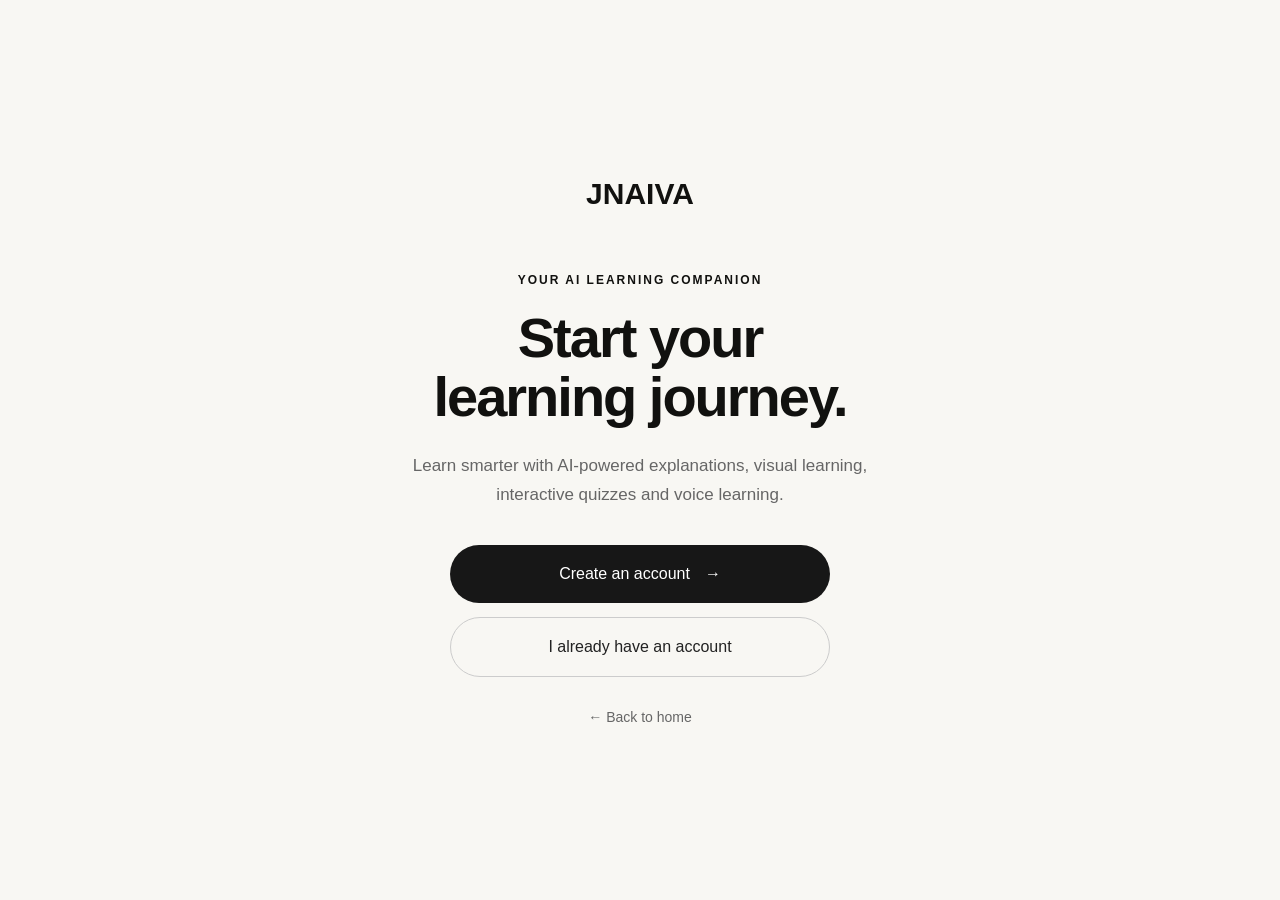
==== commit c896091f: "Add authentication and persistent sessions" ====
--- a/frontend/dashboard.html
+++ b/frontend/dashboard.html
@@ -563,7 +563,7 @@
 
                 <h1>
                     Welcome back,
-                    <em>learner.</em>
+                    <em id="userName">learner.</em>
                 </h1>
 
             </div>
@@ -911,5 +911,43 @@
     <footer class="site-footer">
 
         <p>
-            Made with ❤️ by
-            <a href="+            <footer class="site-footer">
+
+    <p>
+        Made with ❤️ by 
+        <a href="...">
+            ...
+        </a>
+    </p>
+
+</footer>
+
+
+<script src="auth.js"></script>
+
+<script>
+    async function protectDashboard() {
+        try {
+            let user = await getCurrentUser();
+
+            if (!user) {
+                user = await refreshSession();
+            }
+
+            if (!user) {
+                window.location.href = "auth-choice.html";
+                return;
+            }
+
+            document.getElementById("userName").textContent = user.name;
+        } catch (error) {
+            console.error("Authentication check failed:", error);
+            window.location.href = "auth-choice.html";
+        }
+    }
+
+    protectDashboard();
+</script>
+
+</body>
+</html>
--- a/frontend/style.css
+++ b/frontend/style.css
@@ -2876,4 +2876,178 @@
         gap:
             10px 17px;
     }
+}
+
+/* ================================
+   AUTHENTICATION PAGES
+================================ */
+
+.auth-page {
+    min-height: 100vh;
+    display: flex;
+    justify-content: center;
+    align-items: center;
+    padding: 30px;
+}
+
+.auth-card {
+    width: 100%;
+    max-width: 420px;
+    padding: 35px;
+    border-radius: 16px;
+    background: white;
+    box-shadow: 0 10px 40px rgba(0, 0, 0, 0.12);
+}
+
+.auth-card h1 {
+    margin-bottom: 10px;
+}
+
+.auth-card > p {
+    margin-bottom: 25px;
+}
+
+.auth-card form {
+    display: flex;
+    flex-direction: column;
+    gap: 10px;
+}
+
+.auth-card label {
+    font-weight: 600;
+    margin-top: 8px;
+}
+
+.auth-card input {
+    padding: 12px;
+    border: 1px solid #ccc;
+    border-radius: 8px;
+    font-size: 16px;
+}
+
+.auth-card button {
+    margin-top: 15px;
+    padding: 13px;
+    border: none;
+    border-radius: 8px;
+    cursor: pointer;
+    font-size: 16px;
+}
+
+#loginMessage,
+#signupMessage {
+    margin-top: 10px;
+    min-height: 20px;
+}
+
+/* =================================
+   AUTH CHOICE PAGE
+================================= */
+
+.auth-choice-page {
+    min-height: 100vh;
+    display: flex;
+    justify-content: center;
+    align-items: center;
+    padding: 40px 20px;
+    background: #f8f7f3;
+}
+
+.auth-choice-card {
+    width: 100%;
+    max-width: 620px;
+    text-align: center;
+    padding: 60px 50px;
+}
+
+.auth-logo {
+    font-size: 30px;
+    font-weight: 700;
+    margin-bottom: 55px;
+}
+
+.auth-label {
+    font-size: 12px;
+    letter-spacing: 2px;
+    font-weight: 600;
+    margin-bottom: 20px;
+}
+
+.auth-choice-card h1 {
+    font-size: 56px;
+    line-height: 1.05;
+    margin: 0 0 25px;
+    letter-spacing: -2px;
+}
+
+.auth-description {
+    max-width: 500px;
+    margin: 0 auto 35px;
+    font-size: 17px;
+    line-height: 1.7;
+    color: #666;
+}
+
+.auth-choice-buttons {
+    display: flex;
+    flex-direction: column;
+    gap: 14px;
+    max-width: 380px;
+    margin: 0 auto;
+}
+
+.auth-primary-button,
+.auth-secondary-button {
+    display: flex;
+    justify-content: center;
+    align-items: center;
+    gap: 15px;
+    padding: 17px 24px;
+    border-radius: 35px;
+    text-decoration: none;
+    font-size: 16px;
+    transition: 0.2s ease;
+}
+
+.auth-primary-button {
+    background: #171717;
+    color: white;
+}
+
+.auth-primary-button:hover {
+    transform: translateY(-2px);
+}
+
+.auth-secondary-button {
+    border: 1px solid #ccc;
+    color: #222;
+    background: transparent;
+}
+
+.auth-secondary-button:hover {
+    background: #eee;
+}
+
+.back-home {
+    display: inline-block;
+    margin-top: 30px;
+    color: #666;
+    text-decoration: none;
+    font-size: 14px;
+}
+
+.back-home:hover {
+    color: #111;
+}
+
+@media (max-width: 600px) {
+
+    .auth-choice-card {
+        padding: 40px 20px;
+    }
+
+    .auth-choice-card h1 {
+        font-size: 42px;
+    }
+
 }
